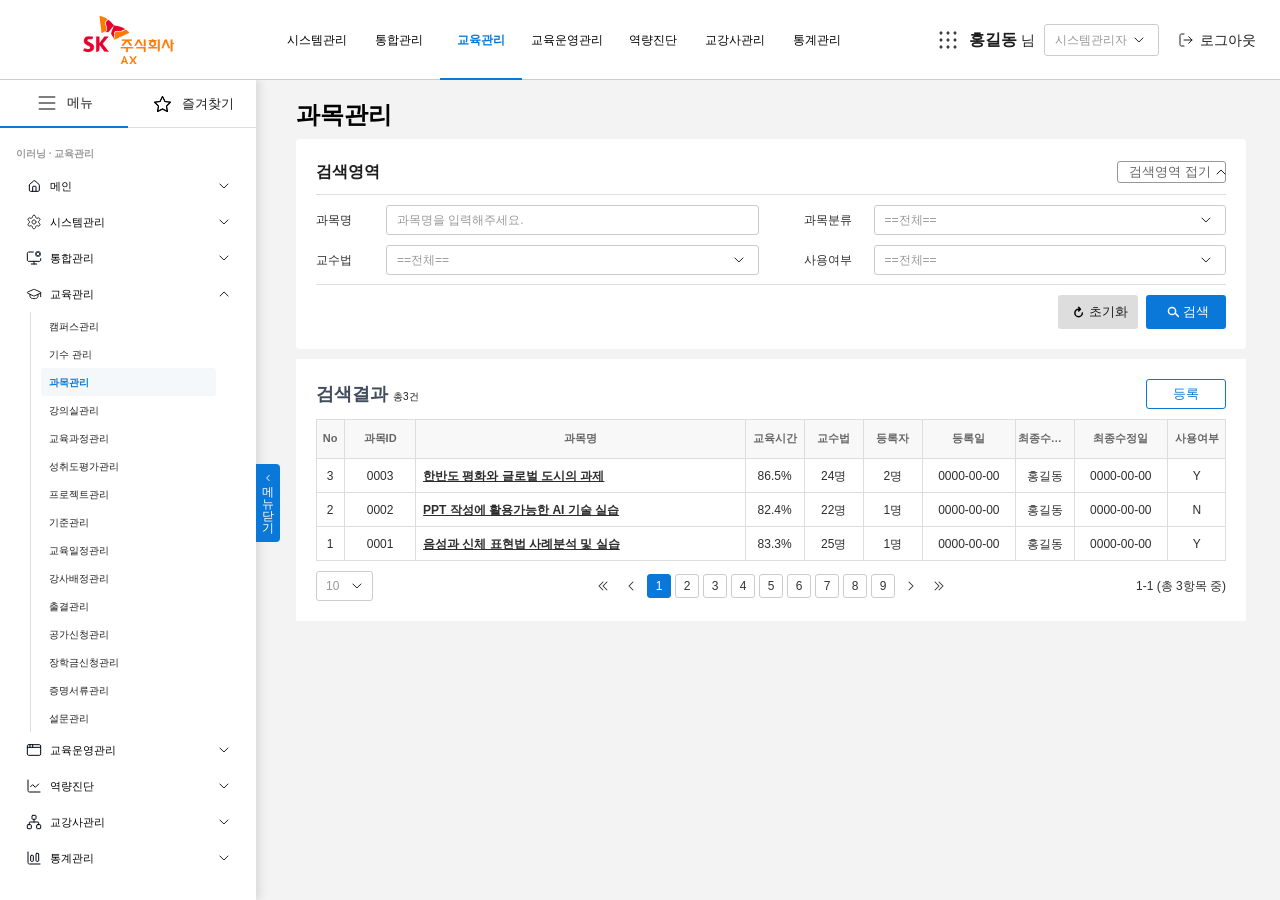
==== Basic_list.html @ d9c7ef39 "Add files via upload" ====
<!doctype html>
<html lang="ko">
<head>
  <meta charset="utf-8"><meta name="viewport" content="width=device-width, initial-scale=1">
  <title>SKALA 관리자 | 과목관리</title>
  <link rel="stylesheet" href="css/reset.css"><link rel="stylesheet" href="css/style.css"><script src="js/common.js" defer></script>
</head>
<body>
<svg class="svg-sprite" aria-hidden="true"><defs>
  <symbol id="menu" viewBox="0 0 24 24"><path d="M4 6h16M4 12h16M4 18h16"/></symbol>
  <symbol id="star" viewBox="0 0 24 24"><path d="m12 3 2.8 5.7 6.2.9-4.5 4.4 1.1 6.2-5.6-2.9-5.6 2.9 1.1-6.2L3 9.6l6.2-.9L12 3Z"/></symbol>
  <symbol id="star-fill" viewBox="0 0 24 24"><path d="m12 3 2.8 5.7 6.2.9-4.5 4.4 1.1 6.2-5.6-2.9-5.6 2.9 1.1-6.2L3 9.6l6.2-.9L12 3Z"/></symbol>
  <symbol id="close" viewBox="0 0 24 24"><path d="m7 7 10 10M17 7 7 17"/></symbol>
  <symbol id="home" viewBox="0 0 24 24"><path d="m4 10 8-7 8 7v10h-6v-6h-4v6H4V10Z"/></symbol>
  <symbol id="settings" viewBox="0 0 24 24"><circle cx="12" cy="12" r="3"/><path d="M19 13.5 21 15l-2 3.5-2.4-1a8 8 0 0 1-2.6 1.5L13.6 22H10l-.5-3a8 8 0 0 1-2.3-1.4l-2.5.9-2-3.5L5 13.5a8 8 0 0 1 0-3L2.7 9l2-3.5 2.5.9A8 8 0 0 1 9.5 5l.5-3h3.6l.5 3a8 8 0 0 1 2.5 1.5l2.4-1L21 9l-2 1.5a8 8 0 0 1 0 3Z"/></symbol>
  <symbol id="monitor" viewBox="0 0 24 24"><rect x="3" y="4" width="18" height="13" rx="1"/><path d="M8 21h8M12 17v4"/></symbol>
  <symbol id="graduate" viewBox="0 0 24 24"><path d="m2 9 10-5 10 5-10 5L2 9Z"/><path d="M6 11.5V16c3 3 9 3 12 0v-4.5M22 9v6"/></symbol>
  <symbol id="calendar" viewBox="0 0 24 24"><rect x="3" y="5" width="18" height="16" rx="1"/><path d="M7 3v4M17 3v4M3 9h18"/></symbol>
  <symbol id="trend" viewBox="0 0 24 24"><path d="M4 20V4M4 20h17M7 15l4-4 3 3 6-7"/></symbol>
  <symbol id="org" viewBox="0 0 24 24"><rect x="9" y="3" width="6" height="5" rx="1"/><rect x="2" y="16" width="6" height="5" rx="1"/><rect x="16" y="16" width="6" height="5" rx="1"/><path d="M12 8v4M5 16v-4h14v4"/></symbol>
  <symbol id="chart" viewBox="0 0 24 24"><path d="M4 4v16h17"/><rect x="7" y="12" width="3" height="5"/><rect x="13" y="8" width="3" height="9"/><rect x="19" y="5" width="2" height="12"/></symbol>
  <symbol id="grid" viewBox="0 0 24 24"><circle cx="5" cy="5" r="1"/><circle cx="12" cy="5" r="1"/><circle cx="19" cy="5" r="1"/><circle cx="5" cy="12" r="1"/><circle cx="12" cy="12" r="1"/><circle cx="19" cy="12" r="1"/><circle cx="5" cy="19" r="1"/><circle cx="12" cy="19" r="1"/><circle cx="19" cy="19" r="1"/></symbol>
  <symbol id="logout" viewBox="0 0 24 24"><path d="M10 5H4v14h6M14 8l4 4-4 4M8 12h10"/></symbol>
  <symbol id="search" viewBox="0 0 24 24"><circle cx="10.5" cy="10.5" r="6"/><path d="m15 15 5 5"/></symbol>
  <symbol id="reset" viewBox="0 0 24 24"><path d="M5 8V3M5 3h5M5 3l3.2 3.2A8 8 0 1 1 4 13"/></symbol>
  <symbol id="chevron" viewBox="0 0 24 24"><path d="m6 9 6 6 6-6"/></symbol>
  <symbol id="chevron-up" viewBox="0 0 24 24"><path d="m6 15 6-6 6 6"/></symbol>
</defs></svg>
<div class="admin-page">
  <header class="top-header">
    <div class="top-header__logo"><img src="images/logo.png" alt="SK 주식회사 AX"></div>
    <nav class="lnb" aria-label="상단 메뉴">
      <div class="lnb-item">
        <a href="#" class="lnb-link">시스템관리</a>
        <ul class="lnb-dropdown">
          <li><a href="#">역할 관리<img src="images/icons/chevron-right.svg" alt=""></a></li>
          <li><a href="#">프로그램 관리</a></li>
          <li><a href="#">사이트 관리</a></li>
          <li><a href="#">메뉴 관리</a></li>
          <li><a href="#">메뉴 권한 설정</a></li>
          <li><a href="#">관리자 접근 이력</a></li>
          <li><a href="#">운영메시지 관리</a></li>
          <li><a href="#">운영메시지 그룹 관리</a></li>
          <li><a href="#">코드 관리</a></li>
          <li><a href="#">메모리DB 관리</a></li>
        </ul>
      </div>
      <div class="lnb-item">
        <a href="#" class="lnb-link">통합관리</a>
        <ul class="lnb-dropdown">
          <li><a href="#">사용자 관리</a></li>
          <li><a href="#">개인정보 열람 기록</a></li>
          <li><a href="#">엑셀 다운로드 사유</a></li>
          <li><a href="#">첨부파일 다운로드 사유</a></li>
          <li><a href="#">배너 관리</a></li>
          <li><a href="#">게시판 관리</a></li>
          <li><a href="#">게시물 관리</a></li>
          <li><a href="#">저작 콘텐츠 관리</a></li>
          <li><a href="#">공지사항 관리</a></li>
          <li><a href="#">강사 공지사항 관리</a></li>
          <li><a href="#">팝업 공지사항<img src="images/icons/chevron-right.svg" alt=""></a></li>
          <li><a href="#">FAQ 관리<img src="images/icons/chevron-right.svg" alt=""></a></li>
          <li><a href="#">답변 관리</a></li>
        </ul>
      </div>
      <div class="lnb-item">
        <a href="#" class="lnb-link is-active">교육관리</a>
        <ul class="lnb-dropdown">
          <li><a href="#">캠퍼스 관리</a></li>
          <li><a href="#">기수 관리</a></li>
          <li><a href="#">과목 관리</a></li>
          <li><a href="#">강의실 관리</a></li>
          <li><a href="#">교육 과정 관리</a></li>
          <li><a href="#">성취도평가 관리</a></li>
          <li><a href="#">프로젝트 관리</a></li>
          <li><a href="#">역량 진단</a></li>
          <li><a href="#">교육 일정 관리</a></li>
          <li><a href="#">강사 배정(분반) 관리</a></li>
          <li><a href="#">출결 관리</a></li>
          <li><a href="#">공가 신청 관리</a></li>
          <li><a href="#">장학금 신청 관리</a></li>
          <li><a href="#">증명서류 관리</a></li>
          <li><a href="#">설문관리<img src="images/icons/chevron-right.svg" alt=""></a></li>
        </ul>
      </div>
      <div class="lnb-item">
        <a href="#" class="lnb-link">교육운영관리</a>
        <ul class="lnb-dropdown">
          <li><a href="#">강의 일정 관리</a></li>
          <li><a href="#">강의 교안/자료 관리</a></li>
          <li><a href="#">성취도 평가 관리<img src="images/icons/chevron-right.svg" alt=""></a></li>
          <li><a href="#">프로젝트 채점</a></li>
          <li><a href="#">강사별 채점 현황</a></li>
          <li><a href="#">교육현황</a></li>
          <li><a href="#">과정게시판 관리</a></li>
          <li><a href="#">성적 관리</a></li>
          <li><a href="#">설문결과 관리</a></li>
          <li><a href="#">메일/SMS 발송 관리</a></li>
        </ul>
      </div>
      <div class="lnb-item">
        <a href="#" class="lnb-link">역량진단</a>
        <ul class="lnb-dropdown">
          <li><a href="#">역량 관리</a></li>
          <li><a href="#">요구 수준 관리</a></li>
          <li><a href="#">진단 결과 관리</a></li>
          <li><a href="#">매핑 과정 관리</a></li>
          <li><a href="#">진단지 관리</a></li>
          <li><a href="#">진단관리</a></li>
          <li><a href="#">진단 결과 관리</a></li>
        </ul>
      </div>
      <div class="lnb-item">
        <a href="#" class="lnb-link">교강사관리</a>
        <ul class="lnb-dropdown">
          <li><a href="#">교강사 관리</a></li>
          <li><a href="#">미평가 현황</a></li>
          <li><a href="#">감사게시판<img src="images/icons/chevron-right.svg" alt=""></a></li>
          <li><a href="#">교강사 이력 관리</a></li>
        </ul>
      </div>
      <div class="lnb-item">
        <a href="#" class="lnb-link">통계관리</a>
        <ul class="lnb-dropdown">
          <li><a href="#">거점별 운영 현황</a></li>
          <li><a href="#">출결 현황 통계</a></li>
          <li><a href="#">성취도 평가 근황</a></li>
          <li><a href="#">프로젝트 현황</a></li>
          <li><a href="#">수료 현황</a></li>
          <li><a href="#">교육 결과 보고서</a></li>
          <li><a href="#">교육생 위험군 모니터링</a></li>
        </ul>
      </div>
    </nav>
    <div class="account"><button type="button" aria-label="전체 서비스" class="icon-button"><img src="images/icons/grip.svg" alt=""></button><span><strong>홍길동</strong> 님</span><select aria-label="역할"><option>시스템관리자</option></select><button type="button" class="logout"><img src="images/icons/logout.svg" alt="">로그아웃</button></div>
  </header>
  <aside class="sidebar">
    <div class="sidebar-tabs" role="tablist"><button class="is-active" type="button" role="tab" aria-selected="true" aria-controls="menu-panel" data-sidebar-tab="menu"><img src="images/icons/menu.svg" alt="">메뉴</button><button type="button" role="tab" aria-selected="false" aria-controls="bookmark-panel" data-sidebar-tab="bookmark"><img src="images/icons/star-outline.svg" alt="">즐겨찾기</button></div>
    <nav class="side-nav" id="menu-panel" aria-label="좌측 메뉴" data-sidebar-panel="menu">
      <p>이러닝 · 교육관리</p>
      <div class="side-group">
        <a href="#" class="side-parent" aria-expanded="false"><img src="images/icons/home.svg" alt="">메인<img class="arrow" src="images/icons/side-menu-down.svg" alt=""></a>
        <div class="side-sub"><ul>
          <li><a href="#">대시보드</a></li>
        </ul></div>
      </div>
      <div class="side-group">
        <a href="#" class="side-parent" aria-expanded="false"><img src="images/icons/settings.svg" alt="">시스템관리<img class="arrow" src="images/icons/side-menu-down.svg" alt=""></a>
      </div>
      <div class="side-group">
        <a href="#" class="side-parent" aria-expanded="false"><img src="images/icons/integration.svg" alt="">통합관리<img class="arrow" src="images/icons/side-menu-down.svg" alt=""></a>
        <div class="side-sub"><ul>
          <li><a href="#">훈련생관리</a></li>
          <li><a href="#">운영자관리</a></li>
          <li><a href="#">개인정보열람기록</a></li>
          <li><a href="#">엑셀 다운로드 사유</a></li>
          <li><a href="#">첨부파일 다운로드 사유</a></li>
          <li><a href="#">배너관리</a></li>
          <li><a href="#">게시판관리</a></li>
          <li><a href="#">게시물관리</a></li>
          <li><a href="#">저작콘텐츠관리</a></li>
          <li><a href="#">공지사항 관리</a></li>
          <li><a href="#">강사공지사항 관리</a></li>
          <li><a href="#">팝업 공지사항</a></li>
          <li><a href="#">FAQ 관리</a></li>
          <li><a href="#">답변관리</a></li>
        </ul></div>
      </div>
      <div class="side-group is-open">
        <a href="#" class="side-parent" aria-expanded="true"><img src="images/icons/education.svg" alt="">교육관리<img class="arrow" src="images/icons/side-menu-down.svg" alt=""></a>
        <div class="side-sub"><ul>
          <li><a href="#">캠퍼스관리</a></li>
          <li><a href="#">기수 관리</a></li>
          <li><a href="#" class="is-active">과목관리</a></li>
          <li><a href="#">강의실관리</a></li>
          <li><a href="#">교육과정관리</a></li>
          <li><a href="#">성취도평가관리</a></li>
          <li><a href="#">프로젝트관리</a></li>
          <li><a href="#">기준관리</a></li>
          <li><a href="#">교육일정관리</a></li>
          <li><a href="#">강사배정관리</a></li>
          <li><a href="#">출결관리</a></li>
          <li><a href="#">공가신청관리</a></li>
          <li><a href="#">장학금신청관리</a></li>
          <li><a href="#">증명서류관리</a></li>
          <li><a href="#">설문관리</a></li>
        </ul></div>
      </div>
      <div class="side-group">
        <a href="#" class="side-parent" aria-expanded="false"><img src="images/icons/operation.svg" alt="">교육운영관리<img class="arrow" src="images/icons/side-menu-down.svg" alt=""></a>
      </div>
      <div class="side-group">
        <a href="#" class="side-parent" aria-expanded="false"><img src="images/icons/competency.svg" alt="">역량진단<img class="arrow" src="images/icons/side-menu-down.svg" alt=""></a>
        <div class="side-sub"><ul>
          <li><a href="#">역량관리</a></li>
          <li><a href="#">요구수준관리</a></li>
          <li><a href="#">진단결과관리</a></li>
          <li><a href="#">매핑과정관리</a></li>
          <li><a href="#">진단지관리</a></li>
          <li><a href="#">진단관리</a></li>
          <li><a href="#">진단결과관리</a></li>
        </ul></div>
      </div>
      <div class="side-group">
        <a href="#" class="side-parent" aria-expanded="false"><img src="images/icons/instructor.svg" alt="">교강사관리<img class="arrow" src="images/icons/side-menu-down.svg" alt=""></a>
        <div class="side-sub"><ul>
          <li><a href="#">교강사관리</a></li>
          <li><a href="#">미평가현황</a></li>
          <li><a href="#">강사게시판</a></li>
          <li><a href="#">강사 공지사항</a></li>
          <li><a href="#">강사 문의게시판</a></li>
          <li><a href="#">교강사이력관리</a></li>
        </ul></div>
      </div>
      <div class="side-group">
        <a href="#" class="side-parent" aria-expanded="false"><img src="images/icons/statistics.svg" alt="">통계관리<img class="arrow" src="images/icons/side-menu-down.svg" alt=""></a>
      </div>
    </nav>
    <nav class="bookmark-nav" id="bookmark-panel" aria-label="즐겨찾기 메뉴" data-sidebar-panel="bookmark" hidden>
      <a href="#"><img class="bookmark-remove" src="images/icons/close.svg" alt="즐겨찾기 삭제" title="삭제"><span>강의실 관리</span><img class="arrow" src="images/icons/side-menu-arrow.svg" alt="순서 변경" title="드래그하여 순서 변경"></a>
      <a href="#"><img class="bookmark-remove" src="images/icons/close.svg" alt="즐겨찾기 삭제" title="삭제"><span>과목관리</span><img class="arrow" src="images/icons/side-menu-arrow.svg" alt="순서 변경" title="드래그하여 순서 변경"></a>
      <a href="#"><img class="bookmark-remove" src="images/icons/close.svg" alt="즐겨찾기 삭제" title="삭제"><span>교육일정관리</span><img class="arrow" src="images/icons/side-menu-arrow.svg" alt="순서 변경" title="드래그하여 순서 변경"></a>
    </nav><button type="button" class="sidebar-rail" aria-label="메뉴 닫기" aria-expanded="true"><img src="images/icons/rail-close.svg" alt=""><span>메<br>뉴<br>닫<br>기</span></button>
  </aside>
  <main class="content">
    <h1>과목관리</h1>
    <section class="search-panel">
      <div class="section-heading"><h2>검색영역</h2><button type="button" class="fold-button"><span class="fold-label">검색영역 접기</span><img src="images/icons/chevron-up.svg" alt=""></button></div>
      <div class="search-fields"><div class="field-row"><label for="courseName">과목명</label><input id="courseName" type="text" placeholder="과목명을 입력해주세요."></div><div class="field-row field-row--right"><label for="courseCategory">과목분류</label><select id="courseCategory"><option>==전체==</option></select></div><div class="field-row"><label for="method">교수법</label><select id="method"><option>==전체==</option></select></div><div class="field-row field-row--right"><label for="useYn">사용여부</label><select id="useYn"><option>==전체==</option><option>Y</option><option>N</option></select></div></div>
      <div class="search-actions"><button type="reset" class="btn btn--gray"><img src="images/icons/reset.svg" alt="">초기화</button><button type="button" class="btn btn--primary"><img src="images/icons/search.svg" alt="">검색</button></div>
    </section>
    <section class="result-panel">
      <div class="result-top"><h2>검색결과 <span>총3건</span></h2><button type="button" class="btn btn--outline">등록</button></div>
      <div class="table-wrap"><table><caption class="sr-only">과목관리 검색결과</caption><colgroup><col><col><col><col><col><col><col><col><col><col></colgroup><thead><tr><th>No</th><th>과목ID</th><th>과목명</th><th>교육시간</th><th>교수법</th><th>등록자</th><th>등록일</th><th>최종수정자</th><th>최종수정일</th><th>사용여부</th></tr></thead><tbody>
        <tr><td>3</td><td>0003</td><td class="subject">한반도 평화와 글로벌 도시의 과제</td><td>86.5%</td><td>24명</td><td>2명</td><td>0000-00-00</td><td>홍길동</td><td>0000-00-00</td><td>Y</td></tr>
        <tr><td>2</td><td>0002</td><td class="subject">PPT 작성에 활용가능한 AI 기술 실습</td><td>82.4%</td><td>22명</td><td>1명</td><td>0000-00-00</td><td>홍길동</td><td>0000-00-00</td><td>N</td></tr>
        <tr><td>1</td><td>0001</td><td class="subject">음성과 신체 표현법 사례분석 및 실습</td><td>83.3%</td><td>25명</td><td>1명</td><td>0000-00-00</td><td>홍길동</td><td>0000-00-00</td><td>Y</td></tr>
      </tbody></table></div>
      <div class="table-bottom"><select aria-label="페이지당 항목 수"><option>10</option></select><nav class="pagination" aria-label="페이지 이동"><button aria-label="처음 페이지"><img src="images/icons/page-first.svg" alt=""></button><button aria-label="이전 페이지"><img src="images/icons/page-prev.svg" alt=""></button><button class="is-active">1</button><button>2</button><button>3</button><button>4</button><button>5</button><button>6</button><button>7</button><button>8</button><button>9</button><button aria-label="다음 페이지"><img src="images/icons/page-next.svg" alt=""></button><button aria-label="마지막 페이지"><img src="images/icons/page-last.svg" alt=""></button></nav><span>1-1 (총 3항목 중)</span></div>
    </section>
  </main>
</div>
</body></html>
---- css/style.css ----
@charset "utf-8";
:root { --blue:#0a78d8; --black:#000; --gray-900:#1d1d1d; --gray-800:#2d2d2d; --gray-700:#404b5c; --gray-500:#999; --text:#2d2d2d; --line:#ccc; }
body { min-width:1280px; color:var(--text); background:#f3f3f3; font-family:Pretendard,"Noto Sans KR",Arial,sans-serif; font-size:12px; }
button,input,select { font-family:inherit; }
.svg-sprite { position:absolute; width:0; height:0; overflow:hidden; }

.top-header { position:fixed; z-index:20; top:0; left:0; display:flex; width:100%; height:80px; border-bottom:1px solid #ccc; background:#fff; }
.top-header__logo { display:flex; align-items:center; justify-content:center; width:256px; height:80px; }
.top-header__logo img { width:91px; height:48px; object-fit:cover; }
.lnb { display:flex; height:80px; margin-left:20px; }
.lnb .lnb-link { display:flex; align-items:center; justify-content:center; min-width:100px; padding:0 16px; color:var(--black); font-size:15px; font-weight:500; }
.account { display:flex; align-items:center; gap:14px; height:80px; margin-left:auto; padding-right:60px; white-space:nowrap; }
.account > span { color:var(--gray-900); font-size:14px; font-weight:400; }
.account strong { font-size:16px; font-weight:600; }
.account select { width:115px; height:32px; padding:0 30px 0 10px; border:1px solid #ccc; border-radius:3px; color:var(--gray-500); background:#fff url("../images/icons/chevron-down.svg") no-repeat right 7px center/24px 24px; font-size:12px; font-weight:400; appearance:none; }
.icon-button { width:24px; height:24px; color:#222; }
.icon-button img { width:24px; height:24px; }
.logout { display:flex; align-items:center; gap:6px; margin-left:10px; color:var(--gray-900); font-size:14px; font-weight:400; }
.logout img { width:16px; height:16px; }

.sidebar { position:fixed; z-index:10; top:80px; bottom:0; left:0; width:256px; background:#fff; box-shadow:3px 0 9px rgba(0,0,0,.12); transition:transform .25s ease; }
.sidebar-tabs { display:flex; height:48px; }
.sidebar-tabs button { display:flex; align-items:center; justify-content:center; gap:8px; width:128px; border-bottom:1px solid #ddd; color:var(--gray-900); font-size:13px; font-weight:400; }
.sidebar-tabs img { width:24px; height:24px; }
.sidebar-tabs button.is-active { border-bottom:2px solid var(--blue); font-weight:500; }
.side-nav { padding:8px 16px; }
.side-nav p { height:32px; padding-top:10px; color:var(--gray-500); font-size:10px; font-weight:600; }
.side-nav .side-parent { display:grid; grid-template-columns:24px 1fr 16px; align-items:center; width:224px; height:36px; padding:0 10px; color:var(--black); font-size:11px; font-weight:400; }
.side-nav .side-parent:hover { background:#f5f5f5; }
.side-nav .side-parent > img { width:16px; height:16px; object-fit:contain; }
.side-nav .side-parent > .arrow { justify-self:end; width:16px; height:16px; margin-right:-2px; transition:transform .3s ease; }
.side-nav .side-parent[aria-expanded="true"] > .arrow { transform:rotate(180deg); }
.side-sub { display:grid; grid-template-rows:0fr; width:224px; padding:0 14px; background:#fff; visibility:hidden; opacity:0; transition:grid-template-rows .3s ease,opacity .3s ease,visibility 0s linear .3s; }
.side-group.is-open > .side-sub { grid-template-rows:1fr; visibility:visible; opacity:1; transition:grid-template-rows .3s ease,opacity .3s ease,visibility 0s; }
.side-sub ul { min-height:0; overflow:hidden; padding:0 10px; border-left:1px solid #ddd; }
.side-sub a { display:flex; align-items:center; height:28px; padding:0 8px; border-radius:3px; color:var(--gray-900); font-size:10px; font-weight:400; }
.side-sub a:hover { background:#f5f5f5; }
.side-sub a.is-active { color:var(--blue); background:#f4f8fb; font-weight:600; }
.lnb .lnb-link.is-active { color:var(--blue); box-shadow:inset 0 -2px 0 var(--blue); font-weight:600; }
.lnb-item { position:relative; height:80px; }
.lnb-item > .lnb-link { height:80px; }
.lnb-item:hover > .lnb-link { color:var(--blue); font-weight:600; }
.lnb-dropdown { position:absolute; z-index:30; top:66px; left:50%; display:none; width:192px; padding:5px; border-radius:6px; background:#fff; box-shadow:0 6px 20px rgba(0,0,0,.2),0 2px 6px rgba(0,0,0,.12); transform:translateX(-50%); }
.lnb-item:hover > .lnb-dropdown { display:block; }
.lnb-dropdown a { display:flex; align-items:center; justify-content:space-between; gap:8px; width:182px; height:32px; padding:6px 8px; border-radius:3px; color:var(--gray-900); font-size:14px; font-weight:500; line-height:20px; white-space:nowrap; }
.lnb-dropdown a:hover { color:var(--blue); background:#f4f8fb; }
.lnb-dropdown img { flex:0 0 16px; width:16px; height:16px; }
.bookmark-nav { padding:8px 16px; }
.bookmark-nav a { display:grid; grid-template-columns:16px 1fr 16px; align-items:center; gap:8px; width:224px; height:36px; padding:0 8px; color:var(--gray-900); font-size:11px; font-weight:400; }
.bookmark-nav a:hover,.bookmark-nav a.is-active { background:#f5f5f5; }
.bookmark-nav img { width:16px; height:16px; }
.bookmark-nav .arrow { justify-self:end; cursor:grab; touch-action:none; }
.bookmark-nav .bookmark-remove { cursor:pointer; }
.bookmark-nav a { user-select:none; }
.bookmark-nav a.is-dragging { background:#f5f5f5; box-shadow:0 2px 6px rgba(0,0,0,.18); }
.bookmark-nav a.is-dragging .arrow { cursor:grabbing; }
[data-sidebar-panel][hidden] { display:none; }
.sidebar-rail { position:absolute; top:384px; right:-24px; display:flex; flex-direction:column; align-items:center; width:24px; height:78px; padding:6px 4px 8px; border:0; border-radius:0 4px 4px 0; color:#fff; background:var(--blue); font-size:12px; font-weight:500; line-height:12px; }
.sidebar-rail img { width:16px; height:16px; flex:0 0 16px; }
.sidebar-rail span { display:block; }

.content { margin:80px 39px 0 296px; padding-top:20px; transition:margin-left .25s ease; }
.admin-page.is-sidebar-closed .sidebar { transform:translateX(-256px); }
.admin-page.is-sidebar-closed .content { margin-left:40px; }
.content > h1 { width:100%; height:29px; color:var(--black); font-size:24px; font-weight:600; line-height:29px; }
.search-panel { overflow:hidden; height:210px; margin-top:10px; padding:20px; border-radius:4px; background:#fff; transition:height .2s ease; }
.section-heading { display:flex; align-items:center; justify-content:space-between; height:36px; padding-bottom:10px; border-bottom:1px solid #ddd; transition:height .2s ease,padding-bottom .2s ease,border-bottom-width .2s ease; }
.section-heading h2 { color:var(--gray-900); font-size:16px; font-weight:600; }
.fold-button { display:flex; white-space:nowrap; align-items:center; justify-content:space-between; gap:2px; width:109px; height:22px; padding:0 7px 0 11px; border:1px solid #999; border-radius:3px; color:#666; background:#fff; font-size:13px; font-weight:500; }
.fold-button img { width:16px; height:16px; transition:transform .2s ease; }
.fold-button.is-collapsed { width:120px; }
.fold-button.is-collapsed img { transform:rotate(180deg); }
.search-panel.is-collapsed .section-heading { height:26px; padding-bottom:0; border-bottom-width:0; }
.search-fields,.search-actions { opacity:1; visibility:visible; transition:opacity .2s ease,visibility 0s; }
.search-panel.is-collapsed .search-fields,.search-panel.is-collapsed .search-actions { opacity:0; visibility:hidden; transition:opacity .2s ease,visibility 0s linear .2s; }
.search-fields { display:grid; grid-template-columns:1fr 1fr; grid-template-rows:30px 30px; gap:10px 25px; height:90px; padding-top:10px; border-bottom:1px solid #ddd; }
.field-row { display:grid; grid-template-columns:90px 380px; align-items:center; padding-left:20px; }
.field-row label { color:var(--gray-800); font-size:12px; font-weight:400; }
.field-row--right { grid-column:2; grid-template-columns:88px 380px; padding-left:20px; }
.field-row input,.field-row select { width:380px; height:30px; padding:0 10px; border:1px solid #ccc; border-radius:3px; color:var(--gray-500); background:#fff; outline:none; font-size:12px; font-weight:400; }
.field-row select { padding-right:32px; background:#fff url("../images/icons/chevron-down.svg") no-repeat right 7px center/24px 24px; appearance:none; }
.field-row input::placeholder { color:var(--gray-500); }
.field-row input:focus,.field-row select:focus { border-color:var(--blue); }
.search-actions { display:flex; justify-content:flex-end; gap:8px; padding-top:10px; }
.btn { display:inline-flex; align-items:center; justify-content:center; gap:2px; min-width:80px; height:34px; padding:0 14px; border-radius:3px; font-size:13px; font-weight:500; }
.btn img { width:16px; height:16px; }
.btn--gray { color:var(--gray-900); background:#ddd; }
.btn--primary { color:#fff; background:var(--blue); }
.search-actions .btn { justify-content:flex-start; padding:0; }
.search-actions .btn--gray img { margin-left:13px; }
.search-actions .btn--primary img { margin-left:18.5px; }
.btn--outline { height:30px; color:var(--blue); border:1px solid var(--blue); background:#fff; }

.result-panel { height:262px; margin-top:10px; padding:20px; background:#fff; }
.result-top { display:flex; align-items:center; justify-content:space-between; height:30px; margin-bottom:10px; }
.result-top h2 { color:var(--gray-700); font-size:18px; font-weight:700; }
.result-top h2 span { color:var(--gray-900); font-size:10px; font-weight:400; }
.table-wrap { position:relative; width:100%; overflow:hidden; }
.table-wrap::after { content:""; position:absolute; inset:0; border:1px solid #ddd; pointer-events:none; }
table { width:100%; table-layout:fixed; border-collapse:separate; border-spacing:0; }
.result-panel table col:nth-child(1) { width:3.2%; }
.result-panel table col:nth-child(2) { width:7.8%; }
.result-panel table col:nth-child(3) { width:36.2%; }
.result-panel table col:nth-child(4),.result-panel table col:nth-child(5),.result-panel table col:nth-child(6),.result-panel table col:nth-child(8) { width:6.5%; }
.result-panel table col:nth-child(7),.result-panel table col:nth-child(9) { width:10.2%; }
.result-panel table col:nth-child(10) { width:6.4%; }
th,td { overflow:hidden; height:34px; padding:0 12px; border-right:1px solid #ddd; border-bottom:1px solid #ddd; text-align:center; text-overflow:ellipsis; white-space:nowrap; }
th:last-child,td:last-child { border-right:0; }
tbody tr:last-child td { border-bottom:0; }
thead th { height:40px; color:#666; background:#f8f8f8; font-size:12px; font-weight:600; }
tbody td { color:var(--gray-800); background:#fff; font-size:12px; font-weight:400; }
tbody tr:hover td { background:#eef4f7; }
td.subject { text-align:left; font-weight:600; text-decoration:underline; }
.table-bottom { position:relative; display:flex; align-items:center; justify-content:center; height:30px; margin-top:10px; }
.table-bottom > select { position:absolute; left:0; width:57px; height:30px; padding:0 26px 0 9px; border:1px solid #ccc; border-radius:3px; color:#999; background:#fff url("../images/icons/chevron-down.svg") no-repeat right 3px center/24px 24px; font-size:12px; font-weight:400; appearance:none; }
.table-bottom > span { position:absolute; right:0; color:var(--gray-800); font-size:12px; font-weight:400; }
.pagination { display:flex; align-items:center; justify-content:center; gap:4px; height:24px; }
.pagination button { min-width:24px; height:24px; padding:0 6px; border:1px solid #ccc; border-radius:3px; color:#333; background:#fff; font-size:12px; }
.pagination button img { display:block; width:24px; height:24px; margin:-1px -7px; }
.pagination button:first-child,.pagination button:nth-child(2),.pagination button:nth-last-child(-n+2) { border-color:transparent; }
.pagination button.is-active { color:#fff; border-color:var(--blue); background:var(--blue); }

@media(max-width:1600px) {
  .lnb .lnb-link { min-width:82px; padding:0 9px; font-size:12px; }
  .account { gap:9px; padding-right:24px; }
  .content { min-width:950px; }
  .field-row { grid-template-columns:70px minmax(0,1fr); padding-left:0; }
  .field-row--right { padding-left:20px; }
  .field-row input,.field-row select { width:100%; }
  th,td { padding-right:7px; padding-left:7px; }
  thead th { padding-right:2px; padding-left:2px; font-size:11px; }
}

@media(min-width:1921px) {
  .content { margin-right:2.03vw; }
}

/* ===== 등록(Basic_write) ===== */
.page-title { display:flex; align-items:center; gap:8px; height:30px; }
.page-title h1 { color:var(--gray-900); font-size:24px; font-weight:600; line-height:29px; }
.bookmark-toggle { display:flex; align-items:center; justify-content:center; width:18px; height:29px; }
.bookmark-toggle img { width:18px; height:18px; }
.bookmark-toggle.is-on img { filter:invert(62%) sepia(62%) saturate(1500%) hue-rotate(2deg) brightness(100%); }
.content > .page-title { margin-bottom:10px; }
.write-panel { padding:20px; border-radius:4px; background:#fff; }
.write-table { margin-bottom:10px; }
.write-table th, .write-table td { height:40px; padding:0 10px; border-right:0; border-bottom:1px solid #ddd; text-align:left; white-space:normal; }
.write-table::after { border-right-width:0; border-left-width:0; }
.write-table th { width:160px; padding:0 12px; color:var(--gray-800); background:#f8f8f8; font-size:12px; font-weight:600; }
.write-table td { background:#fff; font-weight:400; }
.write-table td { padding-left:9px; border-left:1px solid #ddd; }
.write-table tr:last-child th, .write-table tr:last-child td { border-bottom:0; }
.write-table .req { color:#f04a3b; }
.write-table tr.row-tall th, .write-table tr.row-tall td { height:117px; }
.write-table tr.row-file1 th, .write-table tr.row-file1 td { height:188px; }
.write-table tr.row-file2 th, .write-table tr.row-file2 td { height:183px; }
.write-table td { padding-top:5px; padding-bottom:4px; }
.write-table tr:last-child td { padding-bottom:5px; }
.write-table tr.row-tall td, .write-table tr.row-file1 td, .write-table tr.row-file2 td { padding-top:8px; padding-bottom:7px; }
.ctl { display:block; width:380px; height:30px; padding:0 12px; border:1px solid #ccc; border-radius:4px; color:#0f172a; background:#fff; outline:none; font-size:12px; font-weight:400; }
.ctl::placeholder { color:#71717a; }
.ctl:focus { border-color:var(--blue); }
select.ctl { padding-right:32px; color:#999; background:#fff url("../images/icons/chevron-down.svg") no-repeat right 7px center/24px 24px; appearance:none; }
.ctl:disabled { border-color:#ccc; color:#999; background:#f2f2f2; }
.ctl:disabled::placeholder { color:#999; }
.btn-survey { display:inline-flex; align-items:center; justify-content:center; gap:4px; width:93px; height:30px; padding:0 12px; border-radius:4px; color:#fff; background:#0b53b1; font-size:13px; font-weight:500; }
.btn-survey img { width:16px; height:16px; }
.textarea-box { width:100%; }
.textarea-box textarea { display:block; width:100%; height:80px; padding:10px 12px; border:1px solid #ccc; border-radius:6px; background:#fff; outline:none; resize:none; color:var(--gray-900); font-size:12px; line-height:14px; }
.textarea-box textarea::placeholder { color:#999; }
.textarea-box textarea:focus { border-color:var(--blue); }
.counter { display:flex; align-items:center; justify-content:flex-end; gap:2px; height:17px; margin-top:4px; color:#999; font-size:12px; }
.counter span:first-child { color:var(--gray-800); }
.counter i { font-size:14px; font-style:normal; }
.radio-group { display:flex; width:119px; height:30px; }
.radio-group label { position:relative; display:flex; align-items:center; justify-content:center; width:60px; height:30px; border:1px solid #0b53b1; color:#0b53b1; background:#fff; font-size:13px; font-weight:500; cursor:pointer; }
.radio-group label + label { margin-left:-1px; border-radius:0 4px 4px 0; }
.radio-group label:first-child { border-radius:4px 0 0 4px; }
.radio-group label.is-checked { color:#fff; background:#0b53b1; }
.radio-group input { position:absolute; opacity:0; pointer-events:none; }
.chk input { display:block; width:14px; height:14px; margin:0; border:1px solid #999; border-radius:2px; background:#fff; appearance:none; cursor:pointer; }
.chk input:checked { background:#fff url("data:image/svg+xml,%3Csvg xmlns='http://www.w3.org/2000/svg' viewBox='0 0 14 14' fill='none'%3E%3Cpath d='M11.33 4L4.92 10.42L2 7.5' stroke='%230a78d8' stroke-width='1.5' stroke-linecap='round' stroke-linejoin='round'/%3E%3C/svg%3E") center/14px 14px no-repeat; }
.file-box { position:relative; width:100%; }
.file-box::after { content:""; position:absolute; inset:0; border:1px solid #ddd; pointer-events:none; }
.file-box > div { border-bottom:1px solid #ddd; }
.file-box > .file-note { border-bottom:0; }
.file-tools { display:flex; align-items:center; justify-content:flex-end; gap:8px; height:40px; padding:0 10px; background:#f8f8f8; }
.file-tools.is-short { height:35px; }
.btn-sm { display:inline-flex; align-items:center; justify-content:center; gap:2px; height:26px; padding:0 16px 0 12px; border:1px solid; border-radius:4px; background:#fff; font-size:13px; font-weight:500; }
.btn-sm img { width:16px; height:16px; }
.btn-sm--blue { min-width:95px; color:var(--blue); border-color:var(--blue); }
.btn-sm--gray { min-width:95px; color:#666; border-color:#999; }
.btn-sm--gray[data-file-clear] { min-width:92px; padding:0 12px; }
.file-head, .file-row { display:flex; align-items:center; height:40px; background:#f8f8f8; color:var(--gray-800); font-size:12px; }
.file-row { height:38px; background:#fff; border-bottom:1px solid #ddd; }
.file-list .file-row:last-child { border-bottom:0; }
.file-head .chk, .file-row .chk { display:flex; align-items:center; width:38px; padding-left:12px; }
.file-name { flex:1; padding:0 12px; overflow:hidden; text-overflow:ellipsis; white-space:nowrap; }
.file-size { width:80px; padding:0 12px; text-align:center; white-space:nowrap; }
.file-list:empty { display:none; }
.file-list { border-bottom:1px solid #ddd; }
.file-drop { display:flex; align-items:center; justify-content:center; height:60px; padding:10px 0 12px; color:var(--gray-800); font-size:12px; outline:none; }
.file-drop em { margin:0 2px; color:var(--blue); font-style:normal; font-weight:500; }
.file-drop.is-over { background:#f4f8fb; }
.file-note { display:flex; align-items:center; height:32px; padding:0 10px; color:var(--gray-800); font-size:12px; }
.file-note em { color:#f04a3b; font-style:normal; }
.write-actions { display:flex; justify-content:flex-end; gap:8px; height:34px; }
.write-actions .btn { min-width:80px; }

.write-table tbody tr:hover td { background:#fff; }
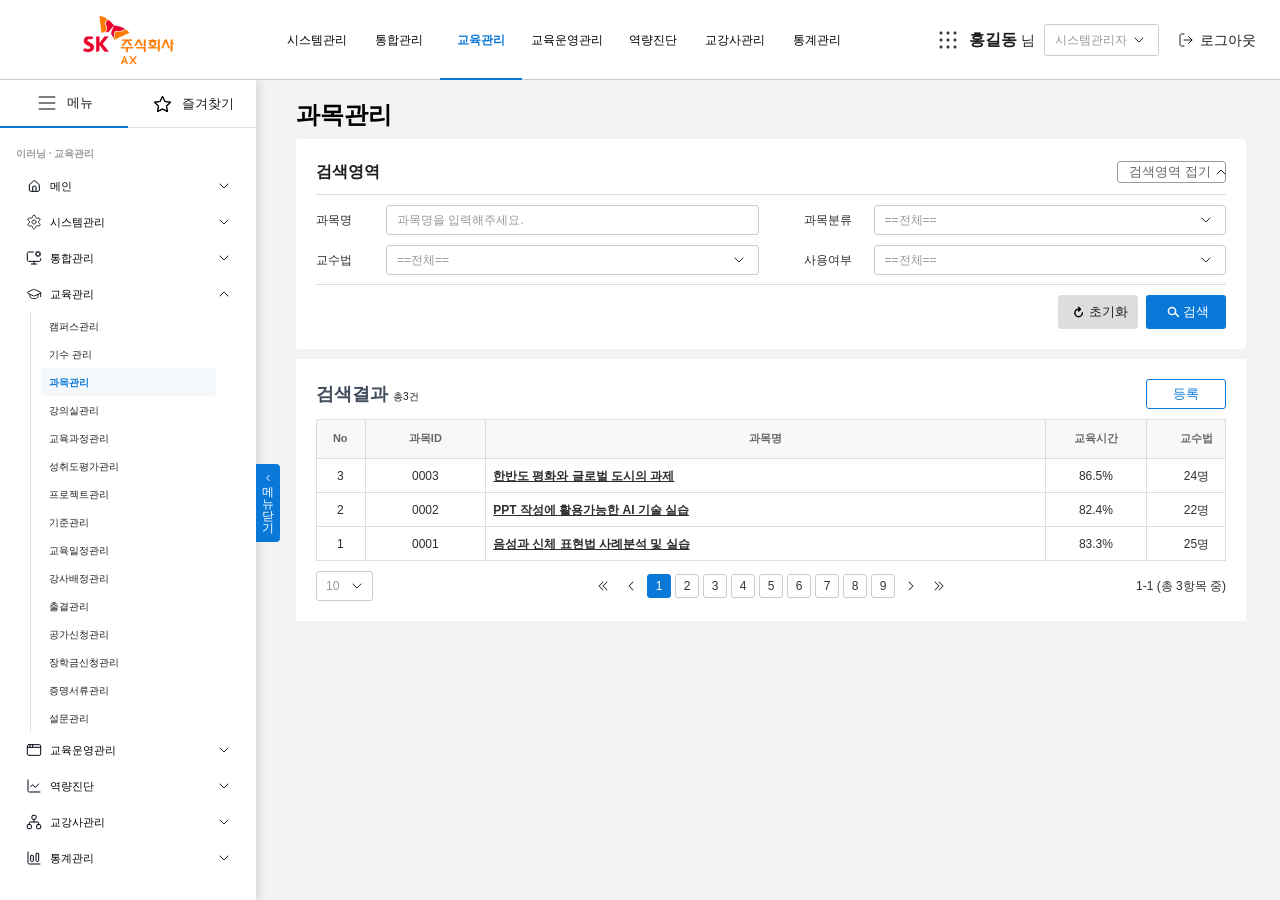
==== commit 7e89704b: "화면 추가 및 폴더구조 변경" ====
--- a/Basic_list.html
+++ b/Basic_list.html
@@ -3,9 +3,9 @@
 <head>
   <meta charset="utf-8"><meta name="viewport" content="width=device-width, initial-scale=1">
   <title>SKALA 관리자 | 과목관리</title>
-  <link rel="stylesheet" href="css/reset.css"><link rel="stylesheet" href="css/style.css"><script src="js/common.js" defer></script>
+  <link rel="stylesheet" href="css/reset.css"><link rel="stylesheet" href="css/style.css"><script src="js/common.js" defer></script><script src="js/include.js" defer></script>
 </head>
-<body>
+<body data-gnb="교육관리" data-lnb-menu="교육관리" data-lnb="과목관리">
 <svg class="svg-sprite" aria-hidden="true"><defs>
   <symbol id="menu" viewBox="0 0 24 24"><path d="M4 6h16M4 12h16M4 18h16"/></symbol>
   <symbol id="star" viewBox="0 0 24 24"><path d="m12 3 2.8 5.7 6.2.9-4.5 4.4 1.1 6.2-5.6-2.9-5.6 2.9 1.1-6.2L3 9.6l6.2-.9L12 3Z"/></symbol>
@@ -27,201 +27,11 @@
   <symbol id="chevron-up" viewBox="0 0 24 24"><path d="m6 15 6-6 6 6"/></symbol>
 </defs></svg>
 <div class="admin-page">
-  <header class="top-header">
-    <div class="top-header__logo"><img src="images/logo.png" alt="SK 주식회사 AX"></div>
-    <nav class="lnb" aria-label="상단 메뉴">
-      <div class="lnb-item">
-        <a href="#" class="lnb-link">시스템관리</a>
-        <ul class="lnb-dropdown">
-          <li><a href="#">역할 관리<img src="images/icons/chevron-right.svg" alt=""></a></li>
-          <li><a href="#">프로그램 관리</a></li>
-          <li><a href="#">사이트 관리</a></li>
-          <li><a href="#">메뉴 관리</a></li>
-          <li><a href="#">메뉴 권한 설정</a></li>
-          <li><a href="#">관리자 접근 이력</a></li>
-          <li><a href="#">운영메시지 관리</a></li>
-          <li><a href="#">운영메시지 그룹 관리</a></li>
-          <li><a href="#">코드 관리</a></li>
-          <li><a href="#">메모리DB 관리</a></li>
-        </ul>
-      </div>
-      <div class="lnb-item">
-        <a href="#" class="lnb-link">통합관리</a>
-        <ul class="lnb-dropdown">
-          <li><a href="#">사용자 관리</a></li>
-          <li><a href="#">개인정보 열람 기록</a></li>
-          <li><a href="#">엑셀 다운로드 사유</a></li>
-          <li><a href="#">첨부파일 다운로드 사유</a></li>
-          <li><a href="#">배너 관리</a></li>
-          <li><a href="#">게시판 관리</a></li>
-          <li><a href="#">게시물 관리</a></li>
-          <li><a href="#">저작 콘텐츠 관리</a></li>
-          <li><a href="#">공지사항 관리</a></li>
-          <li><a href="#">강사 공지사항 관리</a></li>
-          <li><a href="#">팝업 공지사항<img src="images/icons/chevron-right.svg" alt=""></a></li>
-          <li><a href="#">FAQ 관리<img src="images/icons/chevron-right.svg" alt=""></a></li>
-          <li><a href="#">답변 관리</a></li>
-        </ul>
-      </div>
-      <div class="lnb-item">
-        <a href="#" class="lnb-link is-active">교육관리</a>
-        <ul class="lnb-dropdown">
-          <li><a href="#">캠퍼스 관리</a></li>
-          <li><a href="#">기수 관리</a></li>
-          <li><a href="#">과목 관리</a></li>
-          <li><a href="#">강의실 관리</a></li>
-          <li><a href="#">교육 과정 관리</a></li>
-          <li><a href="#">성취도평가 관리</a></li>
-          <li><a href="#">프로젝트 관리</a></li>
-          <li><a href="#">역량 진단</a></li>
-          <li><a href="#">교육 일정 관리</a></li>
-          <li><a href="#">강사 배정(분반) 관리</a></li>
-          <li><a href="#">출결 관리</a></li>
-          <li><a href="#">공가 신청 관리</a></li>
-          <li><a href="#">장학금 신청 관리</a></li>
-          <li><a href="#">증명서류 관리</a></li>
-          <li><a href="#">설문관리<img src="images/icons/chevron-right.svg" alt=""></a></li>
-        </ul>
-      </div>
-      <div class="lnb-item">
-        <a href="#" class="lnb-link">교육운영관리</a>
-        <ul class="lnb-dropdown">
-          <li><a href="#">강의 일정 관리</a></li>
-          <li><a href="#">강의 교안/자료 관리</a></li>
-          <li><a href="#">성취도 평가 관리<img src="images/icons/chevron-right.svg" alt=""></a></li>
-          <li><a href="#">프로젝트 채점</a></li>
-          <li><a href="#">강사별 채점 현황</a></li>
-          <li><a href="#">교육현황</a></li>
-          <li><a href="#">과정게시판 관리</a></li>
-          <li><a href="#">성적 관리</a></li>
-          <li><a href="#">설문결과 관리</a></li>
-          <li><a href="#">메일/SMS 발송 관리</a></li>
-        </ul>
-      </div>
-      <div class="lnb-item">
-        <a href="#" class="lnb-link">역량진단</a>
-        <ul class="lnb-dropdown">
-          <li><a href="#">역량 관리</a></li>
-          <li><a href="#">요구 수준 관리</a></li>
-          <li><a href="#">진단 결과 관리</a></li>
-          <li><a href="#">매핑 과정 관리</a></li>
-          <li><a href="#">진단지 관리</a></li>
-          <li><a href="#">진단관리</a></li>
-          <li><a href="#">진단 결과 관리</a></li>
-        </ul>
-      </div>
-      <div class="lnb-item">
-        <a href="#" class="lnb-link">교강사관리</a>
-        <ul class="lnb-dropdown">
-          <li><a href="#">교강사 관리</a></li>
-          <li><a href="#">미평가 현황</a></li>
-          <li><a href="#">감사게시판<img src="images/icons/chevron-right.svg" alt=""></a></li>
-          <li><a href="#">교강사 이력 관리</a></li>
-        </ul>
-      </div>
-      <div class="lnb-item">
-        <a href="#" class="lnb-link">통계관리</a>
-        <ul class="lnb-dropdown">
-          <li><a href="#">거점별 운영 현황</a></li>
-          <li><a href="#">출결 현황 통계</a></li>
-          <li><a href="#">성취도 평가 근황</a></li>
-          <li><a href="#">프로젝트 현황</a></li>
-          <li><a href="#">수료 현황</a></li>
-          <li><a href="#">교육 결과 보고서</a></li>
-          <li><a href="#">교육생 위험군 모니터링</a></li>
-        </ul>
-      </div>
-    </nav>
-    <div class="account"><button type="button" aria-label="전체 서비스" class="icon-button"><img src="images/icons/grip.svg" alt=""></button><span><strong>홍길동</strong> 님</span><select aria-label="역할"><option>시스템관리자</option></select><button type="button" class="logout"><img src="images/icons/logout.svg" alt="">로그아웃</button></div>
-  </header>
-  <aside class="sidebar">
-    <div class="sidebar-tabs" role="tablist"><button class="is-active" type="button" role="tab" aria-selected="true" aria-controls="menu-panel" data-sidebar-tab="menu"><img src="images/icons/menu.svg" alt="">메뉴</button><button type="button" role="tab" aria-selected="false" aria-controls="bookmark-panel" data-sidebar-tab="bookmark"><img src="images/icons/star-outline.svg" alt="">즐겨찾기</button></div>
-    <nav class="side-nav" id="menu-panel" aria-label="좌측 메뉴" data-sidebar-panel="menu">
-      <p>이러닝 · 교육관리</p>
-      <div class="side-group">
-        <a href="#" class="side-parent" aria-expanded="false"><img src="images/icons/home.svg" alt="">메인<img class="arrow" src="images/icons/side-menu-down.svg" alt=""></a>
-        <div class="side-sub"><ul>
-          <li><a href="#">대시보드</a></li>
-        </ul></div>
-      </div>
-      <div class="side-group">
-        <a href="#" class="side-parent" aria-expanded="false"><img src="images/icons/settings.svg" alt="">시스템관리<img class="arrow" src="images/icons/side-menu-down.svg" alt=""></a>
-      </div>
-      <div class="side-group">
-        <a href="#" class="side-parent" aria-expanded="false"><img src="images/icons/integration.svg" alt="">통합관리<img class="arrow" src="images/icons/side-menu-down.svg" alt=""></a>
-        <div class="side-sub"><ul>
-          <li><a href="#">훈련생관리</a></li>
-          <li><a href="#">운영자관리</a></li>
-          <li><a href="#">개인정보열람기록</a></li>
-          <li><a href="#">엑셀 다운로드 사유</a></li>
-          <li><a href="#">첨부파일 다운로드 사유</a></li>
-          <li><a href="#">배너관리</a></li>
-          <li><a href="#">게시판관리</a></li>
-          <li><a href="#">게시물관리</a></li>
-          <li><a href="#">저작콘텐츠관리</a></li>
-          <li><a href="#">공지사항 관리</a></li>
-          <li><a href="#">강사공지사항 관리</a></li>
-          <li><a href="#">팝업 공지사항</a></li>
-          <li><a href="#">FAQ 관리</a></li>
-          <li><a href="#">답변관리</a></li>
-        </ul></div>
-      </div>
-      <div class="side-group is-open">
-        <a href="#" class="side-parent" aria-expanded="true"><img src="images/icons/education.svg" alt="">교육관리<img class="arrow" src="images/icons/side-menu-down.svg" alt=""></a>
-        <div class="side-sub"><ul>
-          <li><a href="#">캠퍼스관리</a></li>
-          <li><a href="#">기수 관리</a></li>
-          <li><a href="#" class="is-active">과목관리</a></li>
-          <li><a href="#">강의실관리</a></li>
-          <li><a href="#">교육과정관리</a></li>
-          <li><a href="#">성취도평가관리</a></li>
-          <li><a href="#">프로젝트관리</a></li>
-          <li><a href="#">기준관리</a></li>
-          <li><a href="#">교육일정관리</a></li>
-          <li><a href="#">강사배정관리</a></li>
-          <li><a href="#">출결관리</a></li>
-          <li><a href="#">공가신청관리</a></li>
-          <li><a href="#">장학금신청관리</a></li>
-          <li><a href="#">증명서류관리</a></li>
-          <li><a href="#">설문관리</a></li>
-        </ul></div>
-      </div>
-      <div class="side-group">
-        <a href="#" class="side-parent" aria-expanded="false"><img src="images/icons/operation.svg" alt="">교육운영관리<img class="arrow" src="images/icons/side-menu-down.svg" alt=""></a>
-      </div>
-      <div class="side-group">
-        <a href="#" class="side-parent" aria-expanded="false"><img src="images/icons/competency.svg" alt="">역량진단<img class="arrow" src="images/icons/side-menu-down.svg" alt=""></a>
-        <div class="side-sub"><ul>
-          <li><a href="#">역량관리</a></li>
-          <li><a href="#">요구수준관리</a></li>
-          <li><a href="#">진단결과관리</a></li>
-          <li><a href="#">매핑과정관리</a></li>
-          <li><a href="#">진단지관리</a></li>
-          <li><a href="#">진단관리</a></li>
-          <li><a href="#">진단결과관리</a></li>
-        </ul></div>
-      </div>
-      <div class="side-group">
-        <a href="#" class="side-parent" aria-expanded="false"><img src="images/icons/instructor.svg" alt="">교강사관리<img class="arrow" src="images/icons/side-menu-down.svg" alt=""></a>
-        <div class="side-sub"><ul>
-          <li><a href="#">교강사관리</a></li>
-          <li><a href="#">미평가현황</a></li>
-          <li><a href="#">강사게시판</a></li>
-          <li><a href="#">강사 공지사항</a></li>
-          <li><a href="#">강사 문의게시판</a></li>
-          <li><a href="#">교강사이력관리</a></li>
-        </ul></div>
-      </div>
-      <div class="side-group">
-        <a href="#" class="side-parent" aria-expanded="false"><img src="images/icons/statistics.svg" alt="">통계관리<img class="arrow" src="images/icons/side-menu-down.svg" alt=""></a>
-      </div>
-    </nav>
-    <nav class="bookmark-nav" id="bookmark-panel" aria-label="즐겨찾기 메뉴" data-sidebar-panel="bookmark" hidden>
-      <a href="#"><img class="bookmark-remove" src="images/icons/close.svg" alt="즐겨찾기 삭제" title="삭제"><span>강의실 관리</span><img class="arrow" src="images/icons/side-menu-arrow.svg" alt="순서 변경" title="드래그하여 순서 변경"></a>
-      <a href="#"><img class="bookmark-remove" src="images/icons/close.svg" alt="즐겨찾기 삭제" title="삭제"><span>과목관리</span><img class="arrow" src="images/icons/side-menu-arrow.svg" alt="순서 변경" title="드래그하여 순서 변경"></a>
-      <a href="#"><img class="bookmark-remove" src="images/icons/close.svg" alt="즐겨찾기 삭제" title="삭제"><span>교육일정관리</span><img class="arrow" src="images/icons/side-menu-arrow.svg" alt="순서 변경" title="드래그하여 순서 변경"></a>
-    </nav><button type="button" class="sidebar-rail" aria-label="메뉴 닫기" aria-expanded="true"><img src="images/icons/rail-close.svg" alt=""><span>메<br>뉴<br>닫<br>기</span></button>
-  </aside>
+  <!-- GNB 영역 (include/header.html) -->
+  <div data-include="include/header.html"></div>
+  <!-- LNB 슬라이드 영역 (include/sidebar.html) -->
+  <div data-include="include/sidebar.html"></div>
+  <!-- 컨텐츠 영역 -->
   <main class="content">
     <h1>과목관리</h1>
     <section class="search-panel">
@@ -231,14 +41,16 @@
     </section>
     <section class="result-panel">
       <div class="result-top"><h2>검색결과 <span>총3건</span></h2><button type="button" class="btn btn--outline">등록</button></div>
-      <div class="table-wrap"><table><caption class="sr-only">과목관리 검색결과</caption><colgroup><col><col><col><col><col><col><col><col><col><col></colgroup><thead><tr><th>No</th><th>과목ID</th><th>과목명</th><th>교육시간</th><th>교수법</th><th>등록자</th><th>등록일</th><th>최종수정자</th><th>최종수정일</th><th>사용여부</th></tr></thead><tbody>
+      <div class="table-wrap"><div class="table-scroll"><table class="table--basic"><caption class="sr-only">과목관리 검색결과</caption><colgroup><col><col><col><col><col><col><col><col><col><col></colgroup><thead><tr><th>No</th><th>과목ID</th><th>과목명</th><th>교육시간</th><th>교수법</th><th>등록자</th><th>등록일</th><th>최종수정자</th><th>최종수정일</th><th>사용여부</th></tr></thead><tbody>
         <tr><td>3</td><td>0003</td><td class="subject">한반도 평화와 글로벌 도시의 과제</td><td>86.5%</td><td>24명</td><td>2명</td><td>0000-00-00</td><td>홍길동</td><td>0000-00-00</td><td>Y</td></tr>
         <tr><td>2</td><td>0002</td><td class="subject">PPT 작성에 활용가능한 AI 기술 실습</td><td>82.4%</td><td>22명</td><td>1명</td><td>0000-00-00</td><td>홍길동</td><td>0000-00-00</td><td>N</td></tr>
         <tr><td>1</td><td>0001</td><td class="subject">음성과 신체 표현법 사례분석 및 실습</td><td>83.3%</td><td>25명</td><td>1명</td><td>0000-00-00</td><td>홍길동</td><td>0000-00-00</td><td>Y</td></tr>
-      </tbody></table></div>
+      </tbody></table></div></div>
       <div class="table-bottom"><select aria-label="페이지당 항목 수"><option>10</option></select><nav class="pagination" aria-label="페이지 이동"><button aria-label="처음 페이지"><img src="images/icons/page-first.svg" alt=""></button><button aria-label="이전 페이지"><img src="images/icons/page-prev.svg" alt=""></button><button class="is-active">1</button><button>2</button><button>3</button><button>4</button><button>5</button><button>6</button><button>7</button><button>8</button><button>9</button><button aria-label="다음 페이지"><img src="images/icons/page-next.svg" alt=""></button><button aria-label="마지막 페이지"><img src="images/icons/page-last.svg" alt=""></button></nav><span>1-1 (총 3항목 중)</span></div>
     </section>
   </main>
 </div>
+<!-- 전체메뉴 레이어팝업 영역 (include/all-menu.html) -->
+<div data-include="include/all-menu.html"></div>
 </body></html>
 
--- a/css/style.css
+++ b/css/style.css
@@ -91,19 +91,19 @@
 .search-actions .btn--primary img { margin-left:18.5px; }
 .btn--outline { height:30px; color:var(--blue); border:1px solid var(--blue); background:#fff; }
 
-.result-panel { height:262px; margin-top:10px; padding:20px; background:#fff; }
+.result-panel { min-height:262px; margin-top:10px; padding:20px; background:#fff; }
 .result-top { display:flex; align-items:center; justify-content:space-between; height:30px; margin-bottom:10px; }
 .result-top h2 { color:var(--gray-700); font-size:18px; font-weight:700; }
 .result-top h2 span { color:var(--gray-900); font-size:10px; font-weight:400; }
 .table-wrap { position:relative; width:100%; overflow:hidden; }
 .table-wrap::after { content:""; position:absolute; inset:0; border:1px solid #ddd; pointer-events:none; }
 table { width:100%; table-layout:fixed; border-collapse:separate; border-spacing:0; }
-.result-panel table col:nth-child(1) { width:3.2%; }
-.result-panel table col:nth-child(2) { width:7.8%; }
-.result-panel table col:nth-child(3) { width:36.2%; }
-.result-panel table col:nth-child(4),.result-panel table col:nth-child(5),.result-panel table col:nth-child(6),.result-panel table col:nth-child(8) { width:6.5%; }
-.result-panel table col:nth-child(7),.result-panel table col:nth-child(9) { width:10.2%; }
-.result-panel table col:nth-child(10) { width:6.4%; }
+.table--basic col:nth-child(1) { width:3.2%; }
+.table--basic col:nth-child(2) { width:7.8%; }
+.table--basic col:nth-child(3) { width:36.2%; }
+.table--basic col:nth-child(4),.table--basic col:nth-child(5),.table--basic col:nth-child(6),.table--basic col:nth-child(8) { width:6.5%; }
+.table--basic col:nth-child(7),.table--basic col:nth-child(9) { width:10.2%; }
+.table--basic col:nth-child(10) { width:6.4%; }
 th,td { overflow:hidden; height:34px; padding:0 12px; border-right:1px solid #ddd; border-bottom:1px solid #ddd; text-align:center; text-overflow:ellipsis; white-space:nowrap; }
 th:last-child,td:last-child { border-right:0; }
 tbody tr:last-child td { border-bottom:0; }
@@ -157,8 +157,8 @@
 .write-table td { padding-top:5px; padding-bottom:4px; }
 .write-table tr:last-child td { padding-bottom:5px; }
 .write-table tr.row-tall td, .write-table tr.row-file1 td, .write-table tr.row-file2 td { padding-top:8px; padding-bottom:7px; }
-.ctl { display:block; width:380px; height:30px; padding:0 12px; border:1px solid #ccc; border-radius:4px; color:#0f172a; background:#fff; outline:none; font-size:12px; font-weight:400; }
-.ctl::placeholder { color:#71717a; }
+.ctl { display:block; width:380px; height:30px; padding:0 12px; border:1px solid #ccc; border-radius:4px; color:var(--gray-900); background:#fff; outline:none; font-size:12px; font-weight:400; }
+.ctl::placeholder { color:#999; }
 .ctl:focus { border-color:var(--blue); }
 select.ctl { padding-right:32px; color:#999; background:#fff url("../images/icons/chevron-down.svg") no-repeat right 7px center/24px 24px; appearance:none; }
 .ctl:disabled { border-color:#ccc; color:#999; background:#f2f2f2; }
@@ -208,3 +208,97 @@
 .write-actions .btn { min-width:80px; }
 
 .write-table tbody tr:hover td { background:#fff; }
+
+/* ===== 전체메뉴 레이어팝업 ===== */
+.all-menu { position:fixed; z-index:100; inset:0; background:rgba(0,0,0,.4); opacity:0; visibility:hidden; transition:opacity .2s ease,visibility 0s linear .2s; }
+.all-menu.is-open { opacity:1; visibility:visible; transition:opacity .2s ease,visibility 0s; }
+.all-menu__popup { overflow:hidden; border-radius:12px; position:absolute; top:101px; left:50%; display:flex; flex-direction:column; width:1600px; max-width:calc(100% - 40px); max-height:calc(100% - 121px); background:#fff; box-shadow:0 10px 15px -3px rgba(0,0,0,.1),0 4px 6px -4px rgba(15,23,42,.1); transform:translate(-50%,8px); transition:transform .2s ease; }
+.all-menu.is-open .all-menu__popup { transform:translate(-50%,0); }
+.all-menu__title { display:flex; flex:0 0 61px; align-items:center; justify-content:space-between; height:61px; padding:0 32px; background:#043677; }
+.all-menu__title h2 { color:#fff; font-size:24px; font-weight:500; line-height:29px; }
+.all-menu__close { display:flex; width:24px; height:24px; }
+.all-menu__close img { width:24px; height:24px; }
+.all-menu__body { flex:1 1 auto; min-height:0; padding:40px; overflow:auto; background:#fff; }
+.all-menu__table { min-width:1400px; }
+.all-menu__head, .all-menu__grid { display:grid; grid-template-columns:repeat(8,minmax(0,1fr)); }
+.all-menu__head { border:1px solid #ccc; border-bottom:0; background:#edf2f6; }
+.all-menu__head span { display:flex; align-items:center; justify-content:center; height:39px; padding:0 10px; border-right:1px solid #ddd; color:var(--gray-900); font-size:16px; font-weight:600; }
+.all-menu__head span:last-child { border-right:0; }
+.all-menu__grid { min-height:698px; border:1px solid #ccc; border-top:0; border-bottom-color:#ddd; }
+.all-menu__grid ul { border-right:1px solid #ccc; }
+.all-menu__grid ul:last-child { border-right:0; }
+.all-menu__grid li { padding:3px 8px; }
+.all-menu__grid li a { overflow:hidden; text-overflow:ellipsis; display:flex; border-radius:4px; align-items:center; gap:2px; height:35px; padding:0 8px; color:var(--gray-900); font-size:14px; font-weight:500; white-space:nowrap; }
+.all-menu__grid li.is-sub a { color:#666; }
+.all-menu__grid li img { width:16px; height:16px; }
+.all-menu__grid li a:hover { color:var(--blue); background:#f4f8fb; }
+.all-menu__grid li.is-sub a:hover { color:var(--blue); }
+
+/* ===== 수정(Basic_modify) ===== */
+.survey-field { display:flex; align-items:center; gap:8px; }
+.badge { display:inline-flex; align-items:center; gap:4px; height:28px; padding:2px 6px 2px 12px; border:1px solid var(--blue); border-radius:6px; color:var(--blue); background:#f4f8fb; font-size:13px; font-weight:500; line-height:16px; white-space:nowrap; }
+.badge__remove { display:flex; width:24px; height:24px; }
+.badge__remove img { width:24px; height:24px; }
+select.ctl.is-selected { color:var(--gray-900); }
+
+/* ===== 교육일정관리 목록(Schedule_list) ===== */
+.search-panel--tall { height:290px; }
+.search-fields--4 { grid-template-rows:repeat(4,30px); height:170px; }
+.field-row--g28 { grid-template-columns:88px 380px; }
+.field-row--g30 { grid-template-columns:90px 380px; }
+.radio-group--3 { width:238px; }
+.radio-group--3 label { width:80px; }
+.radio-group--3 label:not(:first-child):not(:last-child) { border-radius:0; }
+.result-panel--title { min-height:247px; padding:20px 19px; }
+.result-panel--title .result-top { align-items:flex-start; height:21px; }
+.result-panel--title .result-top h2 { color:#2d2d2d; line-height:21px; }
+.result-panel--title .result-top .result-title { color:#2d2d2d; font-size:16px; font-weight:600; }
+.result-panel--title .result-top .result-count { color:#2d2d2d; font-size:10px; font-weight:400; }
+.th-sort { display:inline-flex; align-items:center; justify-content:center; }
+.th-sort img { width:24px; height:24px; }
+.table-bottom--24 { height:24px; }
+.table-bottom--24 > select { height:24px; padding-left:8px; }
+
+/* 검색결과 표: 화면이 좁아 표가 다 보이지 않으면 표 아래에 가로 스크롤 */
+.table-scroll { overflow-x:auto; overflow-y:hidden; scrollbar-width:thin; scrollbar-color:#ccc transparent; }
+.table--basic { min-width:1547px; }
+.table--schedule { min-width:1546px; }
+.table-scroll.is-scroll tbody tr:last-child td { border-bottom:1px solid #ddd; }
+
+/* ===== 교육일정관리 상세(Schedule_detail) ===== */
+.title-row { justify-content:space-between; }
+.btn-line { display:inline-flex; align-items:center; justify-content:center; gap:4px; min-width:80px; height:30px; padding:0 12px; border:1px solid; border-radius:4px; background:#fff; font-size:13px; font-weight:500; white-space:nowrap; }
+.btn-line img { width:16px; height:16px; }
+.btn-line--navy { color:#0b53b1; border-color:#0b53b1; }
+.btn-line--blue { color:var(--blue); border-color:var(--blue); }
+.btn-line--green { color:#33870b; border-color:#33870b; }
+.btn-line--fill { color:#fff; border-color:#0b53b1; background:#0b53b1; }
+.info-panel { display:flex; flex-direction:column; gap:10px; margin-top:10px; padding:20px 19px; background:#fff; }
+.info-table th, .info-table td { height:40px; text-align:left; }
+.info-table th { padding:0 12px; color:var(--gray-800); background:#f8f8f8; font-size:12px; font-weight:600; }
+.info-table td { padding:0 10px; font-size:12px; font-weight:400; }
+.info-table tr:last-child th { border-bottom:0; }
+.info-note { margin:0; color:#0b53b1; font-size:12px; font-weight:600; line-height:14px; }
+.search-fields--detail .field-row:not(.field-row--right) { grid-column:1; }
+.field-row--tab { grid-template-columns:90px 414px; }
+.field-row--r2 { grid-row:2; }
+.radio-group--7 { width:414px; }
+.radio-group label:not(:first-child):not(:last-child) { border-radius:0; }
+.result-panel--detail { min-height:514px; padding:20px 19px; }
+.result-top--detail { align-items:flex-end; }
+.legend { display:flex; align-items:center; gap:10px; height:24px; color:var(--gray-800); font-size:12px; }
+.legend b { font-weight:600; }
+.legend__item { display:flex; align-items:center; gap:6px; }
+.top-btns { display:flex; gap:8px; }
+.tag { display:inline-flex; align-items:center; justify-content:center; height:24px; padding:0 12px; border-radius:6px; font-size:13px; font-weight:500; line-height:16px; }
+.tag--off { color:var(--gray-900); background:#f2f2f2; }
+.tag--on { color:#33870b; background:#edfde5; }
+.table--detail { min-width:1545px; }
+.table--detail thead th { height:30px; }
+.table--detail td .chk, .table--detail th .chk { display:flex; justify-content:center; }
+.table--detail td.t-red { color:#f04a3b; }
+.teacher { display:inline-flex; align-items:center; gap:4px; }
+.teacher b { font-weight:600; }
+.sel26 { display:block; width:100%; height:26px; padding:0 32px 0 8px; border:1px solid #ccc; border-radius:4px; color:var(--gray-900); background:#fff url("../images/icons/chevron-down.svg") no-repeat right 7px center/24px 24px; outline:none; font-size:12px; font-weight:400; appearance:none; }
+.sel26:focus { border-color:var(--blue); }
+.chk input:disabled { border-color:#ccc; background:#f2f2f2; cursor:default; }
